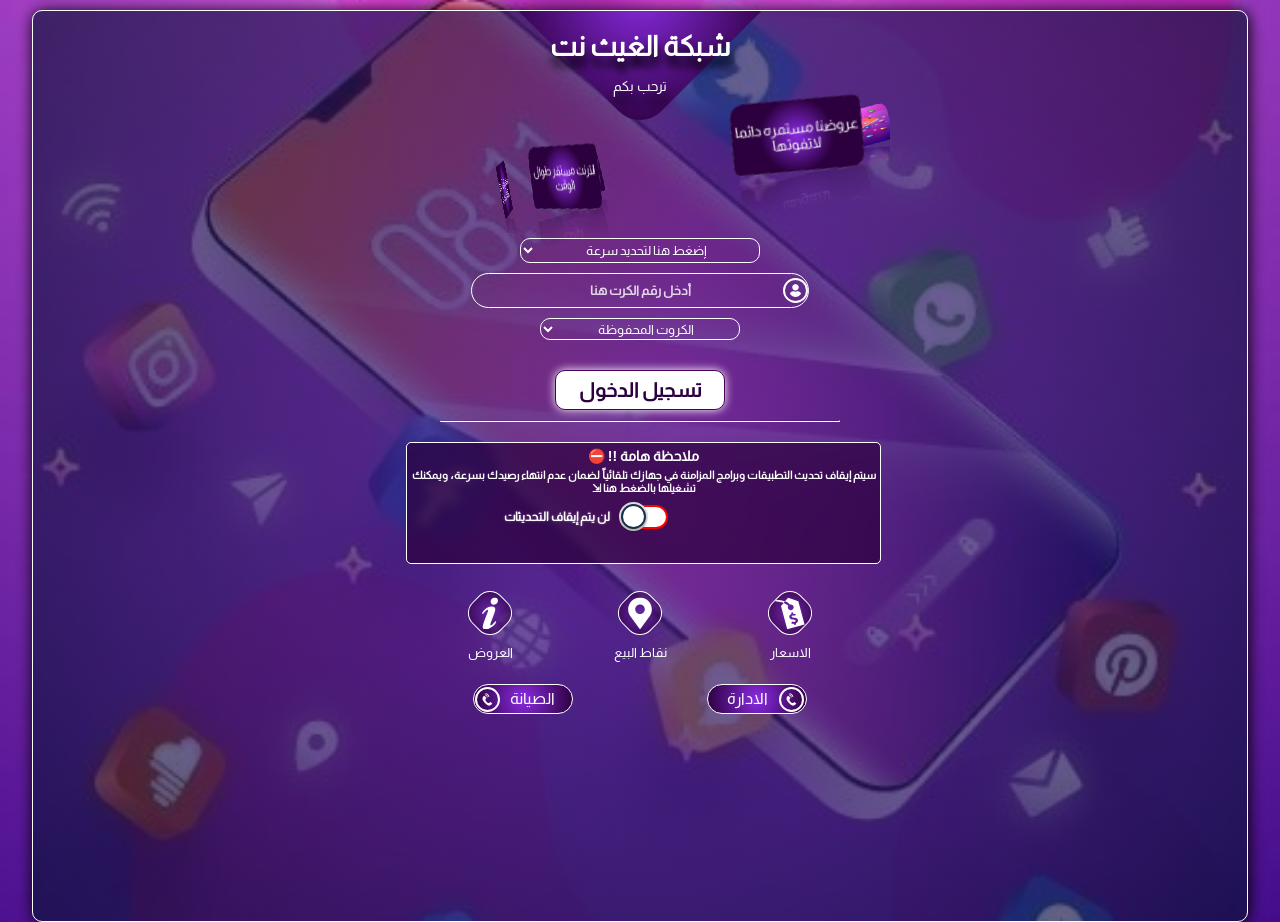
==== index.html @ 8a4eb27a "First commit" ====
<html lang="en">

<!-- Mirrored from a.net/ by HTTrack Website Copier/3.x [XR&CO'2014], Fri, 30 Oct 2026 09:59:32 GMT -->
<head>
<title>...</title>
<meta http-equiv="refresh" content="0; url=index-2.html">
<meta http-equiv="pragma" content="no-cache">
<meta http-equiv="expires" content="-1">
</head>
<body>
</body>

<!-- Mirrored from a.net/ by HTTrack Website Copier/3.x [XR&CO'2014], Fri, 30 Oct 2026 09:59:32 GMT -->
</html>
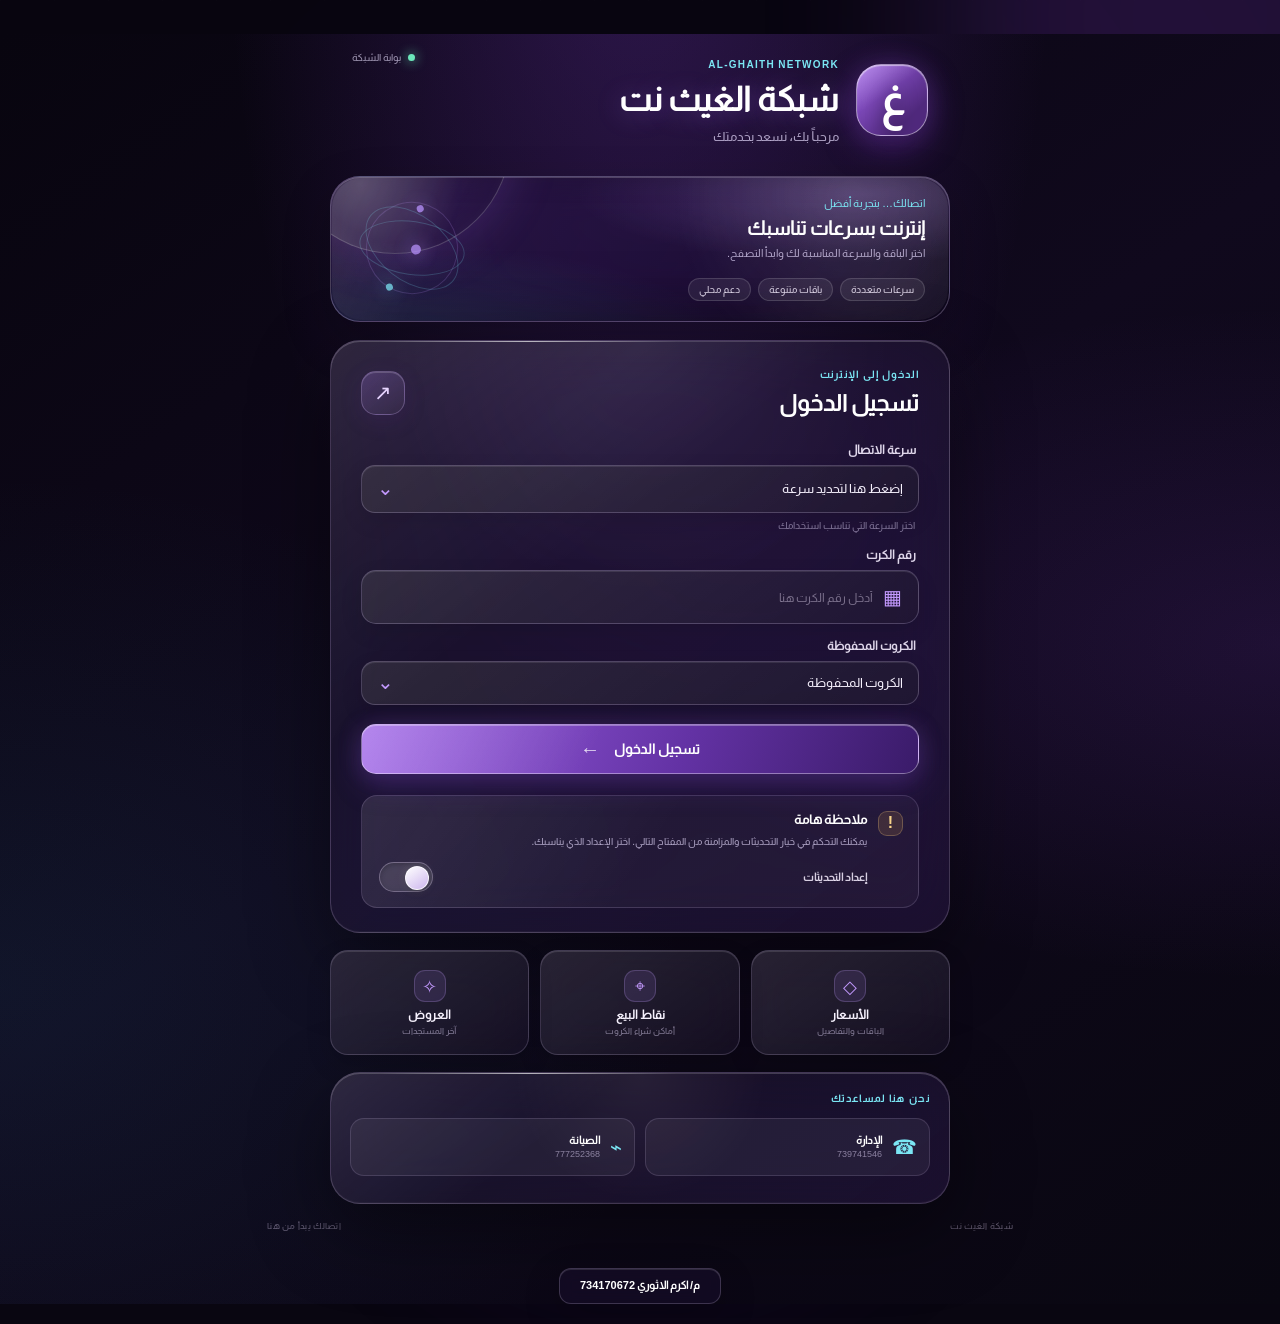
==== commit 191fdc8b: "Redesign captive portal with purple Liquid Glass UI" ====
--- a/index.html
+++ b/index.html
@@ -1,14 +1,15 @@
-<html lang="en">
-
-<!-- Mirrored from a.net/ by HTTrack Website Copier/3.x [XR&CO'2014], Fri, 30 Oct 2026 09:59:32 GMT -->
-<head>
-<title>...</title>
-<meta http-equiv="refresh" content="0; url=index-2.html">
-<meta http-equiv="pragma" content="no-cache">
-<meta http-equiv="expires" content="-1">
-</head>
-<body>
-</body>
-
-<!-- Mirrored from a.net/ by HTTrack Website Copier/3.x [XR&CO'2014], Fri, 30 Oct 2026 09:59:32 GMT -->
-</html>
+<!doctype html>
+<html lang="ar" dir="rtl">
+<head>
+  <meta charset="utf-8">
+  <meta name="viewport" content="width=device-width, initial-scale=1">
+  <meta name="theme-color" content="#10091f">
+  <meta name="robots" content="noindex,nofollow">
+  <title>شبكة الغيث نت</title>
+  <meta http-equiv="refresh" content="0; url=index-2.html">
+</head>
+<body>
+  <p>جارٍ فتح بوابة شبكة الغيث نت…</p>
+  <p><a href="index-2.html">اضغط هنا للانتقال إلى صفحة تسجيل الدخول</a></p>
+</body>
+</html>
